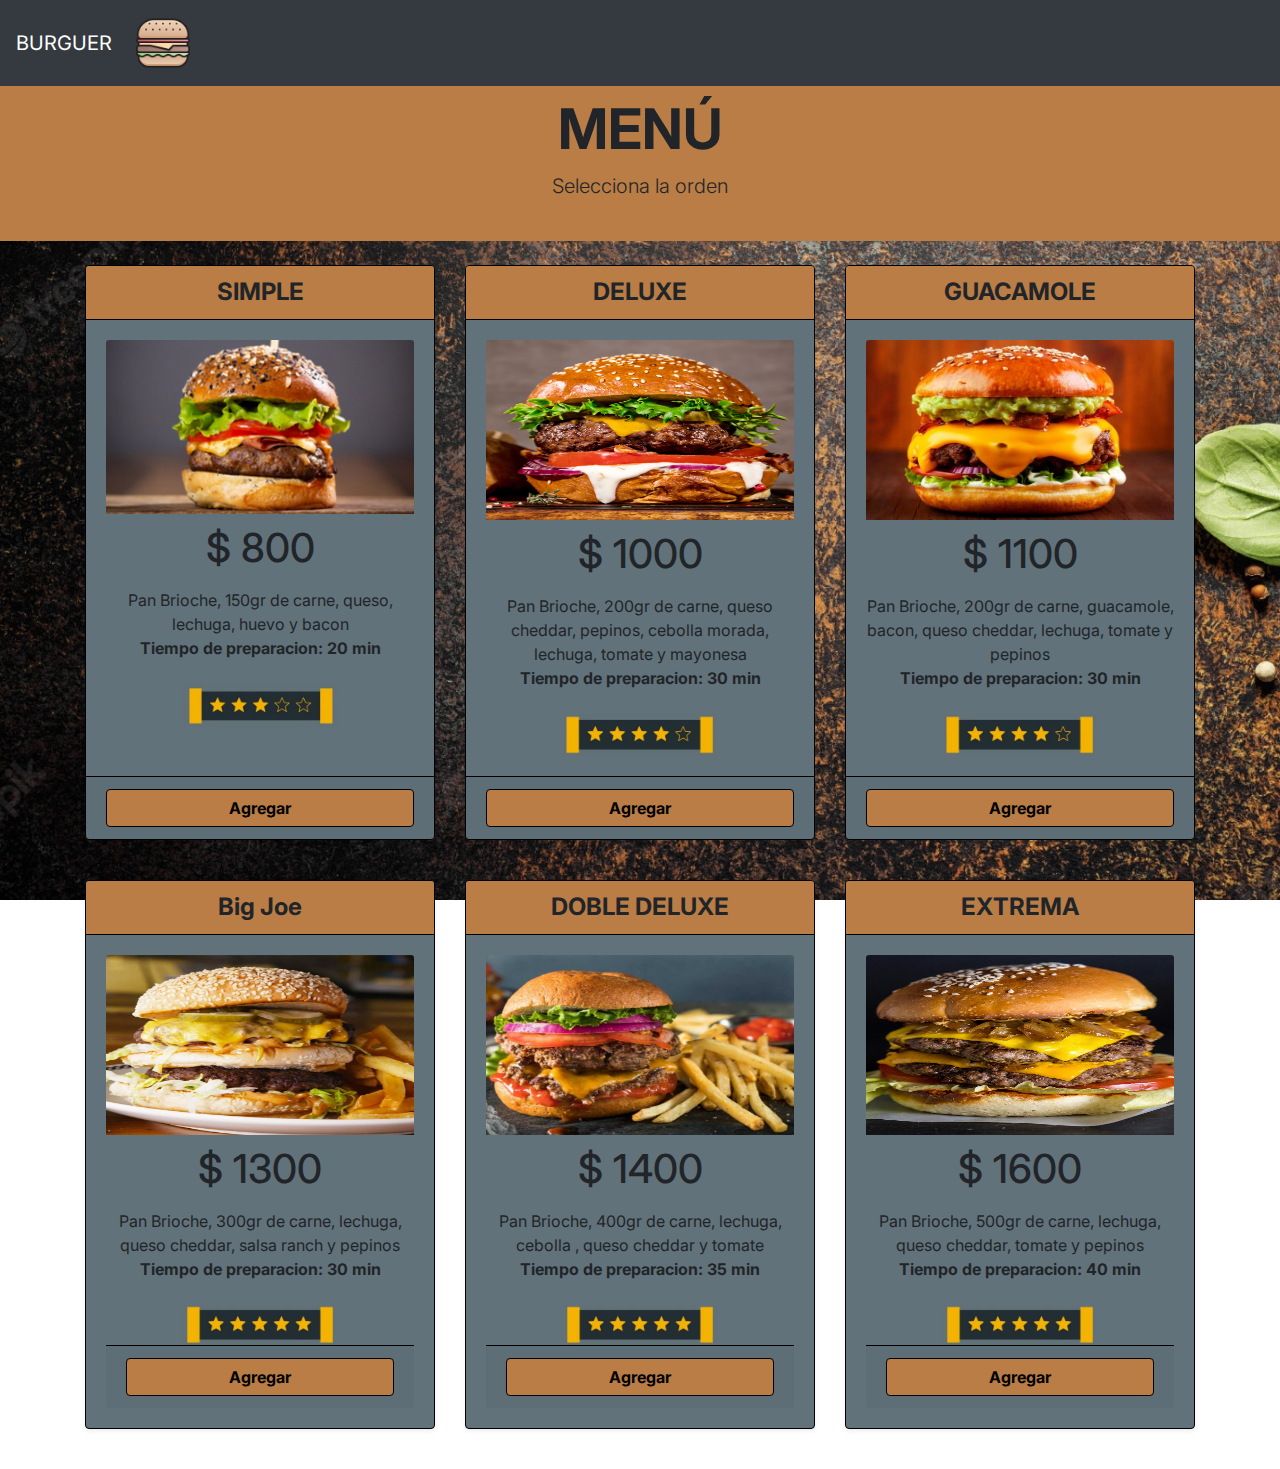
==== index.html @ 1775d65a "Demo Entregable" ====
<!DOCTYPE html>
<html lang="en">

<head>
    <meta charset="UTF-8">
    <meta name="viewport"
        content="width=device-width, user-scalable=no, initial-scale=1.0, maximum-scale=1.0, minimum-scale=1.0">
    <link rel="stylesheet" href="css/bootstrap.min.css">
    <link rel="stylesheet" href="https://use.fontawesome.com/releases/v5.6.3/css/all.css" integrity="sha384-UHRtZLI+pbxtHCWp1t77Bi1L4ZtiqrqD80Kn4Z8NTSRyMA2Fd33n5dQ8lWUE00s/" crossorigin="anonymous">
    <link rel="stylesheet" href="https://fonts.googleapis.com/css?family=Inter">
    <link rel="stylesheet" href="css/sweetalert2.min.css">
    <link rel="stylesheet" href="/css/estilo.css">

    <title>Burguer</title>
</head>

<body>

    <header>
        <div class="container">
            <div class="row align-items-stretch justify-content-between">
                <nav class="navbar navbar-expand-md navbar-dark fixed-top bg-dark">
                    <a class="navbar-brand" href="#">BURGUER</a>
                    <button class="navbar-toggler" type="button" data-toggle="collapse" data-target="#navbarCollapse"
                        aria-controls="navbarCollapse" aria-expanded="false" aria-label="Toggle navigation">
                        <span class="navbar-toggler-icon"></span>
                    </button>
                    <div class="collapse navbar-collapse" id="navbarCollapse">
                        <ul class="navbar-nav mr-auto">
                            <li class="nav-item dropdown">
                                <img src="img/burguer.png" class="nav-link dropdown-toggle img-fluid" height="70px"
                                    width="70px" href="#" id="dropdown01" data-toggle="dropdown" aria-haspopup="true"
                                    aria-expanded="false"></img>
                                <div id="carrito" class="dropdown-menu" aria-labelledby="navbarCollapse">
                                    <table id="lista-carrito" class="table">
                                        <thead>
                                            <tr>
                                                <th>Imagen</th>
                                                <th>Nombre</th>
                                                <th>Precio</th>
                                                <th></th>
                                            </tr>
                                        </thead>
                                        <tbody></tbody>
                                    </table>

                                    <a href="#" id="vaciar-carrito" class="btn btn-primary btn-block">Vaciar Carrito</a>
                                    <a href="#" id="procesar-pedido" class="btn btn-danger btn-block">Procesar
                                        Compra</a>
                                </div>
                            </li>
                        </ul>
                    </div>
                </nav>
            </div>
        </div>
    </header>

    <main>
        <div class="pricing-header px-3 py-3 pt-md-5 pb-md-4 my-4 mx-auto text-center submenu">
            <h1 class="display-4 mt-4 font-weight-bold">MENÚ</h1>
            <p class="lead font-light-bold">Selecciona la orden</p>
        </div>

        <div class="container" id="lista-productos">
            
            <div class="card-deck mb-3 text-center">
                
                <div class="card mb-4 shadow-sm">
                    <div class="card-header">
                        <h4 class="my-0 font-weight-bold">SIMPLE</h4>
                    </div>
                    <div class="card-body">
                        <img src="img/Hamburguesa-simple.jpg" class="card-img-top">
                        <h1 class="card-title pricing-card-title precio">$ <span class="">800</span></h1>

                        <ul class="list-unstyled mt-3 mb-4">
                            <li>Pan Brioche, 150gr de carne, queso, lechuga, huevo y bacon</li>
                            <li></li>
                            <li><b>Tiempo de preparacion: 20 min</b></li>   
                        </ul>
                        <div class="valoracion-container">
                            <img src="img/3 estrellas.png" alt="">
                        </div>
                        
                    </div>

                    <div class="card-footer">
                        <a href="" class="btn btn-block btn-primary agregar-carrito" data-id="1">Agregar</a>
                    </div>
                </div>

                <div class="card mb-4 shadow-sm">
                    <div class="card-header">
                        <h4 class="my-0 font-weight-bold">DELUXE</h4>
                    </div>
                    <div class="card-body">
                        <img src="img/hamburguesa-deluxe.png" class="card-img-top">
                        <h1 class="card-title pricing-card-title precio">$ <span class="">1000</span></h1>

                        <ul class="list-unstyled mt-3 mb-4">
                            <li>Pan Brioche, 200gr de carne, queso cheddar, pepinos, cebolla morada, lechuga, tomate y mayonesa</li>
                            <li></li>
                            <li><b>Tiempo de preparacion: 30 min</b></li>   
                        </ul>
                        <div class="valoracion-container">
                            <img src="img/4 estrellas.png" alt="">
                        </div>
                    </div>
                    <div class="card-footer">
                        <a href="" class="btn btn-block btn-primary agregar-carrito" data-id="2">Agregar</a>
                    </div>
                </div>

                <div class="card mb-4 shadow-sm">
                    <div class="card-header">
                        <h4 class="my-0 font-weight-bold">GUACAMOLE</h4>
                    </div>
                    <div class="card-body">
                        <img src="img/hamburguesa-guacamole.jpg" class="card-img-top">
                        <h1 class="card-title pricing-card-title precio">$ <span class="">1100</span></h1>

                        <ul class="list-unstyled mt-3 mb-4">
                            <li>Pan Brioche, 200gr de carne, guacamole, bacon, queso cheddar, lechuga, tomate y pepinos</li>
                            <li></li>
                            <li><b>Tiempo de preparacion: 30 min</b></li>   
                        </ul>
                        <div class="valoracion-container">
                            <img src="img/4 estrellas.png" alt="">
                        </div>
                    </div>
                    <div class="card-footer">
                        <a href="" class="btn btn-block btn-primary agregar-carrito" data-id="3">Agregar</a>
                    </div>
                </div>

            </div>

            <div class="card-deck mb-3 text-center">
                
                <div class="card mb-4 shadow-sm">
                    <div class="card-header">
                        <h4 class="my-0 font-weight-bold">Big Joe</h4>
                    </div>
                    <div class="card-body">
                        <img src="img/hamburguesa-bigjoe.jpg" class="card-img-top">
                        <h1 class="card-title pricing-card-title precio">$ <span class="">1300</span></h1>

                        <ul class="list-unstyled mt-3 mb-4">
                            <li>Pan Brioche, 300gr de carne, lechuga, queso cheddar, salsa ranch y pepinos</li>
                            <li></li>
                            <li><b>Tiempo de preparacion: 30 min</b></li>   
                        </ul>
                        <div class="valoracion-container">
                            <img src="img/5 estrellas.png" alt="">
                        </div>

                        <div class="card-footer">
                            <a href="" class="btn btn-block btn-primary agregar-carrito" data-id="4">Agregar</a>
                        </div>
                    </div>
                </div>

                <div class="card mb-4 shadow-sm">
                    <div class="card-header">
                        <h4 class="my-0 font-weight-bold">DOBLE DELUXE</h4>
                    </div>
                    <div class="card-body">
                        <img src="img/hamburguesa-dobledeluxe.jpg" class="card-img-top">
                        <h1 class="card-title pricing-card-title precio">$ <span class="">1400</span></h1>

                        <ul class="list-unstyled mt-3 mb-4">
                            <li>Pan Brioche, 400gr de carne, lechuga, cebolla , queso cheddar y tomate</li>
                            <li></li>
                            <li><b>Tiempo de preparacion: 35 min</b></li>   
                        </ul>
                        <div class="valoracion-container">
                            <img src="img/5 estrellas.png" alt="">
                        </div>
                        <div class="card-footer">
                            <a href="" class="btn btn-block btn-primary agregar-carrito" data-id="5">Agregar</a>
                        </div>
                    </div>
                </div>

                <div class="card mb-4 shadow-sm">
                    <div class="card-header">
                        <h4 class="my-0 font-weight-bold">EXTREMA</h4>
                    </div>
                    <div class="card-body">
                        <img src="img/hamburguesa-extrema.jpg" class="card-img-top">
                        <h1 class="card-title pricing-card-title precio">$ <span class="">1600</span></h1>

                        <ul class="list-unstyled mt-3 mb-4">
                            <li>Pan Brioche, 500gr de carne, lechuga, queso cheddar, tomate y pepinos</li>
                            <li></li>
                            <li><b>Tiempo de preparacion: 40 min</b></li>   
                        </ul>
                        <div class="valoracion-container">
                            <img src="img/5 estrellas.png" alt="">
                        </div>
                        <div class="card-footer">
                            <a href="" class="btn btn-block btn-primary agregar-carrito" data-id="6">Agregar</a>
                        </div>
                    </div>
                </div>

            </div>



        </div>
    </main>

    <script src="js/jquery-3.4.1.min.js"></script>
    <script src="js/bootstrap.min.js"></script>
    <script src="js/popper.min.js"></script>
    <script src="js/sweetalert2.min.js"></script>
    <script src="js/carrito.js"></script>
    <script src="js/pedido.js"></script>

</body>

</html>
---- css/estilo.css ----
*{
    margin:0;
    padding:0;
    box-sizing: border-box;
}

#cargando {
    display: none;
}

.submenu{
    background-color:#b97d45;
}

.card{
    background-color: #61727a;
    border-color: black;
    
}

.card:hover{
    transform: translateY(-10px);
    transition: transform 0.5s;
}

.card-header{
    background-color:#b97d45;
    border-color: black;
}

.card h1{
    margin-top: 10px;
}

.card-body img{
    display: block;
    max-width: 310px;
    max-height: 180px;
}

.valoracion-container{
    display:flex;
    width: 100%;
    justify-content: center;
}

.valoracion-container img{
    max-width: 50%;
}

.card-footer{
    border-color: black;
}

.agregar-carrito{
    background-color: #b97d45;
    border-color: black;
    color: black;
    font-weight: bold;
}

body{
    background-image:url("/img/BG.jpg");
    background-repeat:no-repeat;
    background-size: cover;
    background-attachment: fixed;
    font-family:'Inter';

}

table{
    background-color: aliceblue;
    border: 2px solid black;
}

th{
    background-color: aliceblue;
}

label{
    background-color: aliceblue;
}
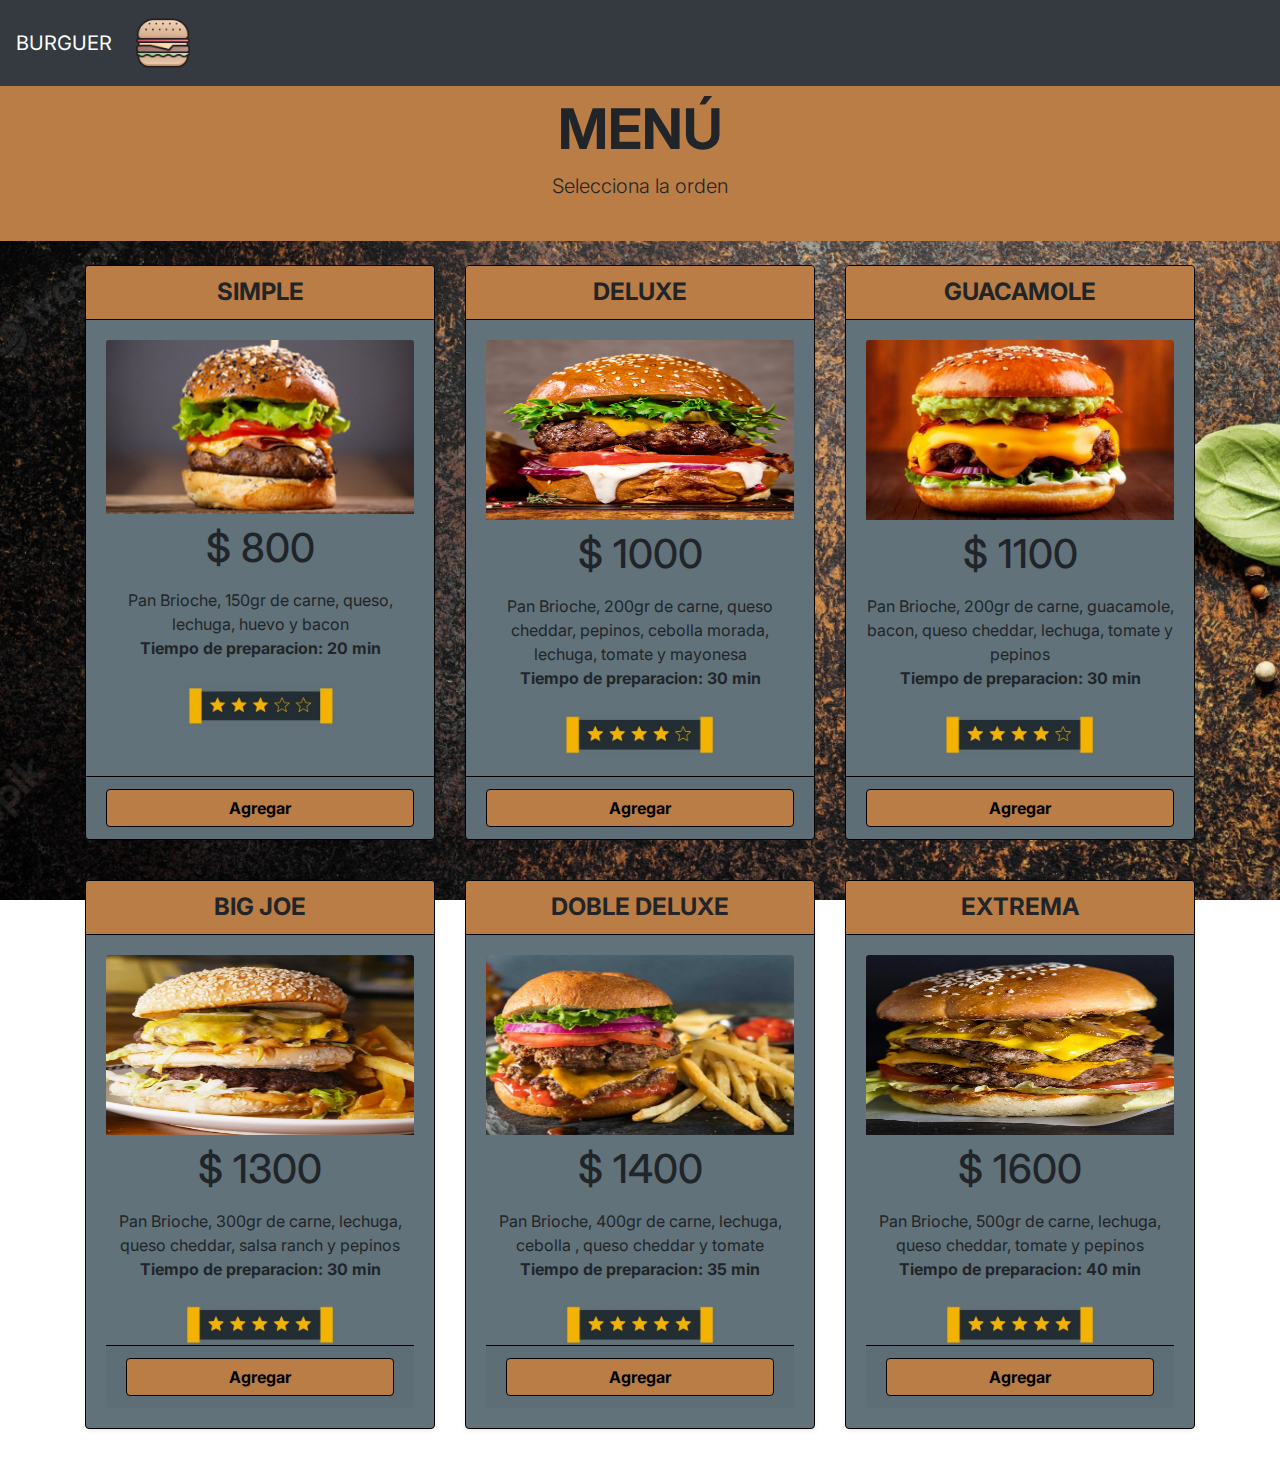
==== commit 4c9ee7b1: "Revision de sintaxis v3" ====
--- a/index.html
+++ b/index.html
@@ -5,11 +5,11 @@
     <meta charset="UTF-8">
     <meta name="viewport"
         content="width=device-width, user-scalable=no, initial-scale=1.0, maximum-scale=1.0, minimum-scale=1.0">
-    <link rel="stylesheet" href="css/bootstrap.min.css">
+    <link rel="stylesheet" href="./css/bootstrap.min.css">
     <link rel="stylesheet" href="https://use.fontawesome.com/releases/v5.6.3/css/all.css" integrity="sha384-UHRtZLI+pbxtHCWp1t77Bi1L4ZtiqrqD80Kn4Z8NTSRyMA2Fd33n5dQ8lWUE00s/" crossorigin="anonymous">
     <link rel="stylesheet" href="https://fonts.googleapis.com/css?family=Inter">
-    <link rel="stylesheet" href="css/sweetalert2.min.css">
-    <link rel="stylesheet" href="/css/estilo.css">
+    <link rel="stylesheet" href="./css/sweetalert2.min.css">
+    <link rel="stylesheet" href="./css/estilo.css">
 
     <title>Burguer</title>
 </head>
@@ -140,7 +140,7 @@
                 
                 <div class="card mb-4 shadow-sm">
                     <div class="card-header">
-                        <h4 class="my-0 font-weight-bold">Big Joe</h4>
+                        <h4 class="my-0 font-weight-bold">BIG JOE</h4>
                     </div>
                     <div class="card-body">
                         <img src="img/hamburguesa-bigjoe.jpg" class="card-img-top">
--- a/css/estilo.css
+++ b/css/estilo.css
@@ -60,7 +60,7 @@
 }
 
 body{
-    background-image:url("/img/BG.jpg");
+    background-image:url("../img/BG.jpg");
     background-repeat:no-repeat;
     background-size: cover;
     background-attachment: fixed;
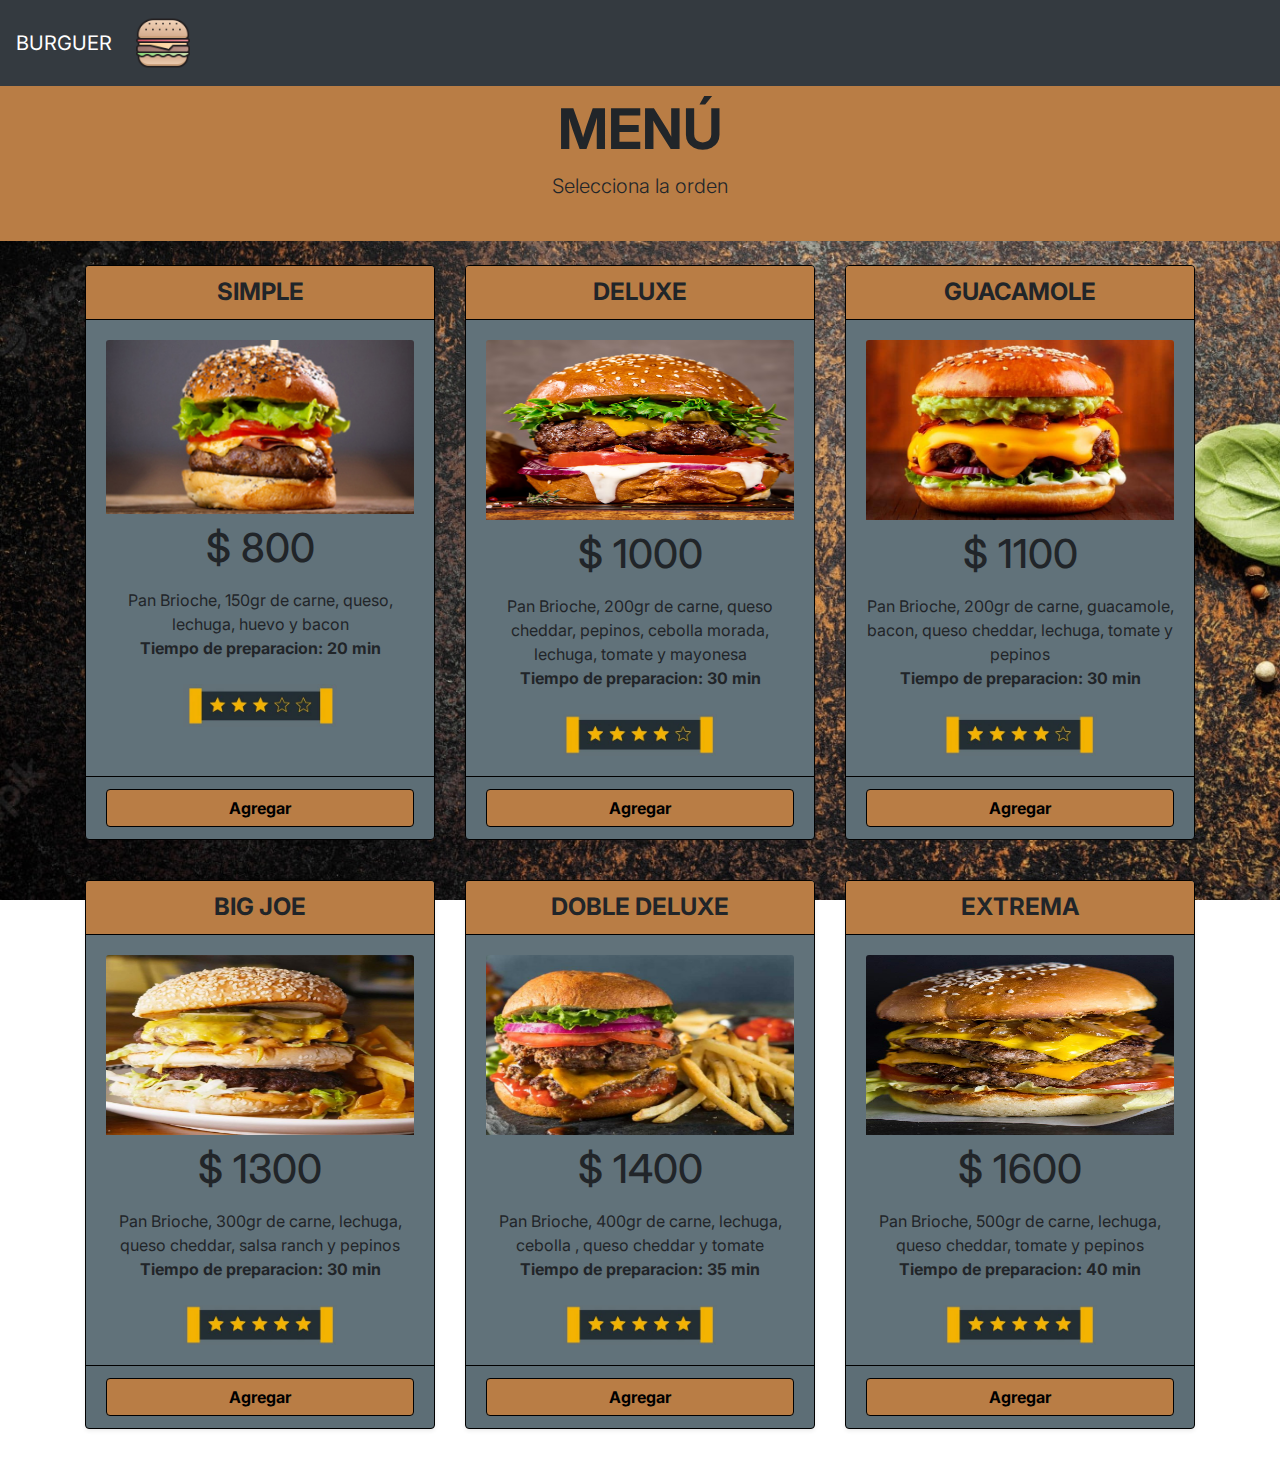
==== commit ec104c7a: "Arreglo Bugs v3" ====
--- a/index.html
+++ b/index.html
@@ -137,7 +137,7 @@
             </div>
 
             <div class="card-deck mb-3 text-center">
-                
+
                 <div class="card mb-4 shadow-sm">
                     <div class="card-header">
                         <h4 class="my-0 font-weight-bold">BIG JOE</h4>
@@ -154,10 +154,9 @@
                         <div class="valoracion-container">
                             <img src="img/5 estrellas.png" alt="">
                         </div>
-
-                        <div class="card-footer">
-                            <a href="" class="btn btn-block btn-primary agregar-carrito" data-id="4">Agregar</a>
-                        </div>
+                    </div>
+                    <div class="card-footer">
+                        <a href="" class="btn btn-block btn-primary agregar-carrito" data-id="4">Agregar</a>
                     </div>
                 </div>
 
@@ -177,9 +176,9 @@
                         <div class="valoracion-container">
                             <img src="img/5 estrellas.png" alt="">
                         </div>
-                        <div class="card-footer">
-                            <a href="" class="btn btn-block btn-primary agregar-carrito" data-id="5">Agregar</a>
-                        </div>
+                    </div>
+                    <div class="card-footer">
+                        <a href="" class="btn btn-block btn-primary agregar-carrito" data-id="5">Agregar</a>
                     </div>
                 </div>
 
@@ -199,12 +198,12 @@
                         <div class="valoracion-container">
                             <img src="img/5 estrellas.png" alt="">
                         </div>
-                        <div class="card-footer">
-                            <a href="" class="btn btn-block btn-primary agregar-carrito" data-id="6">Agregar</a>
-                        </div>
-                    </div>
-                </div>
-
+                    </div>
+                    <div class="card-footer">
+                        <a href="" class="btn btn-block btn-primary agregar-carrito" data-id="6">Agregar</a>
+                    </div>
+                </div>
+                
             </div>
 
 
